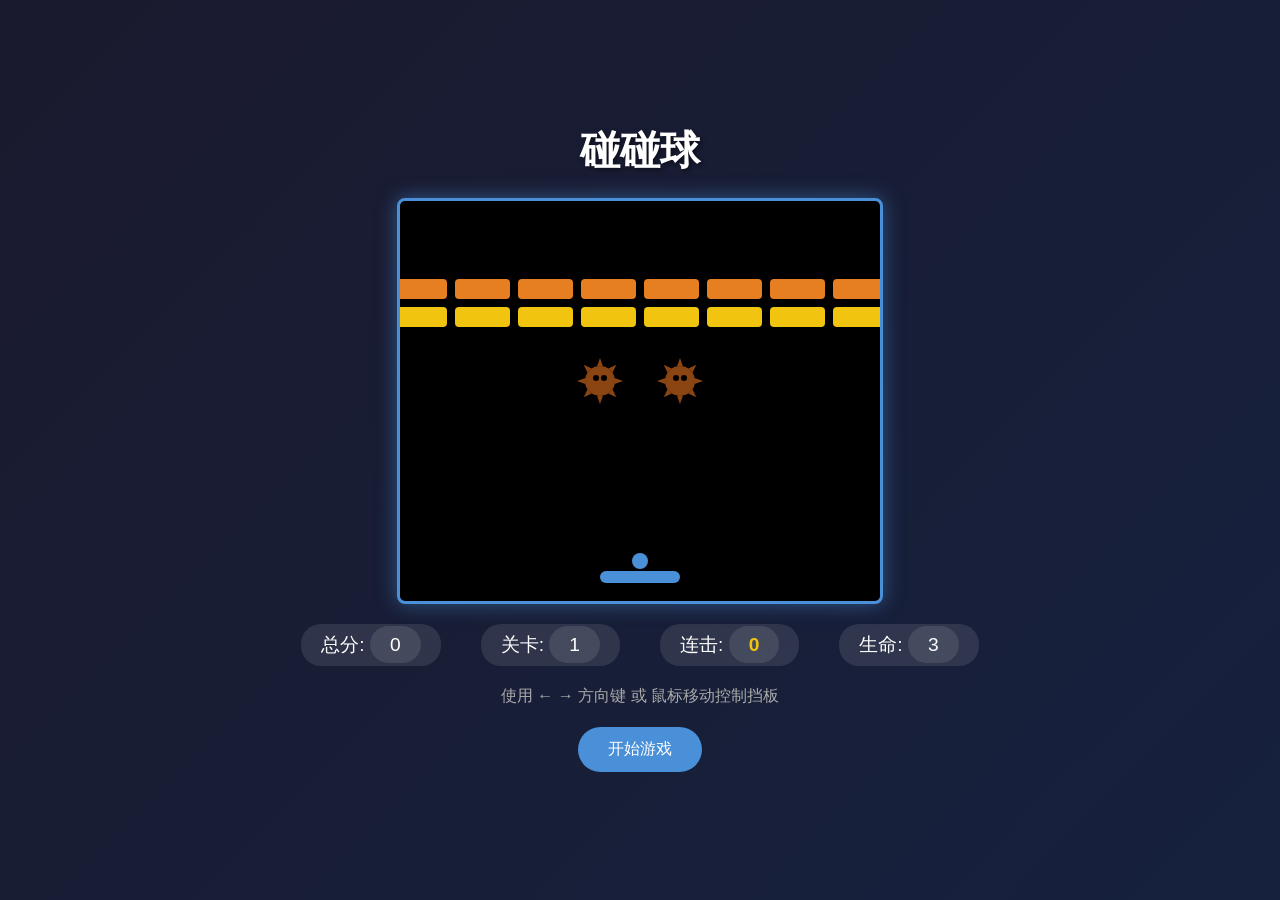
==== games/breakout/index.html @ 1d95ae91 "Initial commit: Game Lab - 游戏作品集网站" ====
<!DOCTYPE html>
<html lang="zh-CN">
<head>
    <meta charset="UTF-8">
    <meta name="viewport" content="width=device-width, initial-scale=1.0">
    <title>碰碰球</title>
    <link rel="stylesheet" href="style.css">
</head>
<body>
    <div class="game-container">
        <h1>碰碰球</h1>
        <canvas id="gameCanvas" width="480" height="400"></canvas>
        <div class="score-board">
            <span>总分: <span id="totalScore">0</span></span>
            <span>关卡: <span id="level">1</span></span>
            <span>连击: <span id="combo">0</span></span>
            <span>生命: <span id="lives">3</span></span>
        </div>
        <div class="controls">
            <p>使用 ← → 方向键 或 鼠标移动控制挡板</p>
            <button id="startBtn">开始游戏</button>
            <button id="restartBtn" style="display: none;">重新开始</button>
        </div>
    </div>
    <script src="game.js"></script>
</body>
</html>
---- games/breakout/style.css ----
* {
    margin: 0;
    padding: 0;
    box-sizing: border-box;
}

body {
    display: flex;
    justify-content: center;
    align-items: center;
    min-height: 100vh;
    background: linear-gradient(135deg, #1a1a2e 0%, #16213e 100%);
    font-family: 'Segoe UI', Tahoma, Geneva, Verdana, sans-serif;
}

.game-container {
    text-align: center;
    color: #fff;
}

h1 {
    margin-bottom: 20px;
    font-size: 2.5rem;
    text-shadow: 2px 2px 4px rgba(0, 0, 0, 0.5);
}

#gameCanvas {
    background: #000;
    border: 3px solid #4a90d9;
    border-radius: 8px;
    box-shadow: 0 0 20px rgba(74, 144, 217, 0.5);
    display: block;
    margin: 0 auto 20px;
}

.score-board {
    display: flex;
    justify-content: center;
    gap: 40px;
    margin-bottom: 20px;
    font-size: 1.2rem;
}

.score-board span {
    background: rgba(255, 255, 255, 0.1);
    padding: 8px 20px;
    border-radius: 20px;
}

#combo {
    color: #f1c40f;
    font-weight: bold;
}

#combo.active {
    animation: pulse 0.3s ease;
}

@keyframes pulse {
    0% { transform: scale(1); }
    50% { transform: scale(1.3); }
    100% { transform: scale(1); }
}

.controls {
    color: #aaa;
}

.controls p {
    margin-bottom: 15px;
}

button {
    background: #4a90d9;
    color: white;
    border: none;
    padding: 12px 30px;
    font-size: 1rem;
    border-radius: 25px;
    cursor: pointer;
    margin: 5px;
    transition: all 0.3s ease;
}

button:hover {
    background: #357abd;
    transform: translateY(-2px);
    box-shadow: 0 4px 12px rgba(74, 144, 217, 0.4);
}

button:active {
    transform: translateY(0);
}
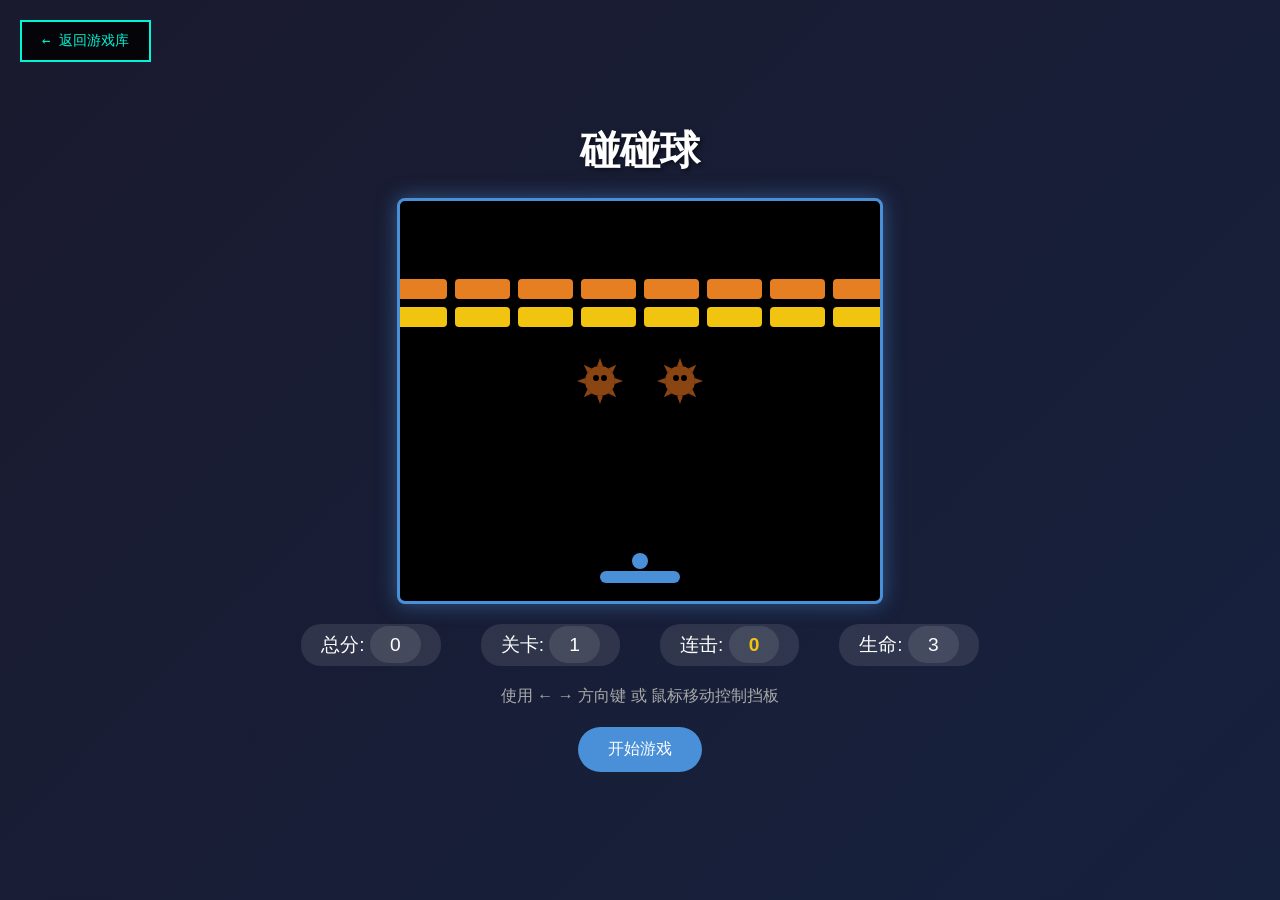
==== commit a6000609: "添加返回游戏库按钮到每个游戏页面" ====
--- a/games/breakout/index.html
+++ b/games/breakout/index.html
@@ -5,8 +5,30 @@
     <meta name="viewport" content="width=device-width, initial-scale=1.0">
     <title>碰碰球</title>
     <link rel="stylesheet" href="style.css">
+    <style>
+        .back-link {
+            position: fixed;
+            top: 20px;
+            left: 20px;
+            color: #00f5d4;
+            text-decoration: none;
+            font-family: 'JetBrains Mono', monospace;
+            font-size: 14px;
+            padding: 10px 20px;
+            border: 2px solid #00f5d4;
+            background: rgba(0, 0, 0, 0.8);
+            transition: all 0.3s;
+            z-index: 1000;
+        }
+        .back-link:hover {
+            background: #00f5d4;
+            color: #0a0a0a;
+            box-shadow: 0 0 20px rgba(0, 245, 212, 0.5);
+        }
+    </style>
 </head>
 <body>
+    <a href="../../index.html" class="back-link">← 返回游戏库</a>
     <div class="game-container">
         <h1>碰碰球</h1>
         <canvas id="gameCanvas" width="480" height="400"></canvas>
